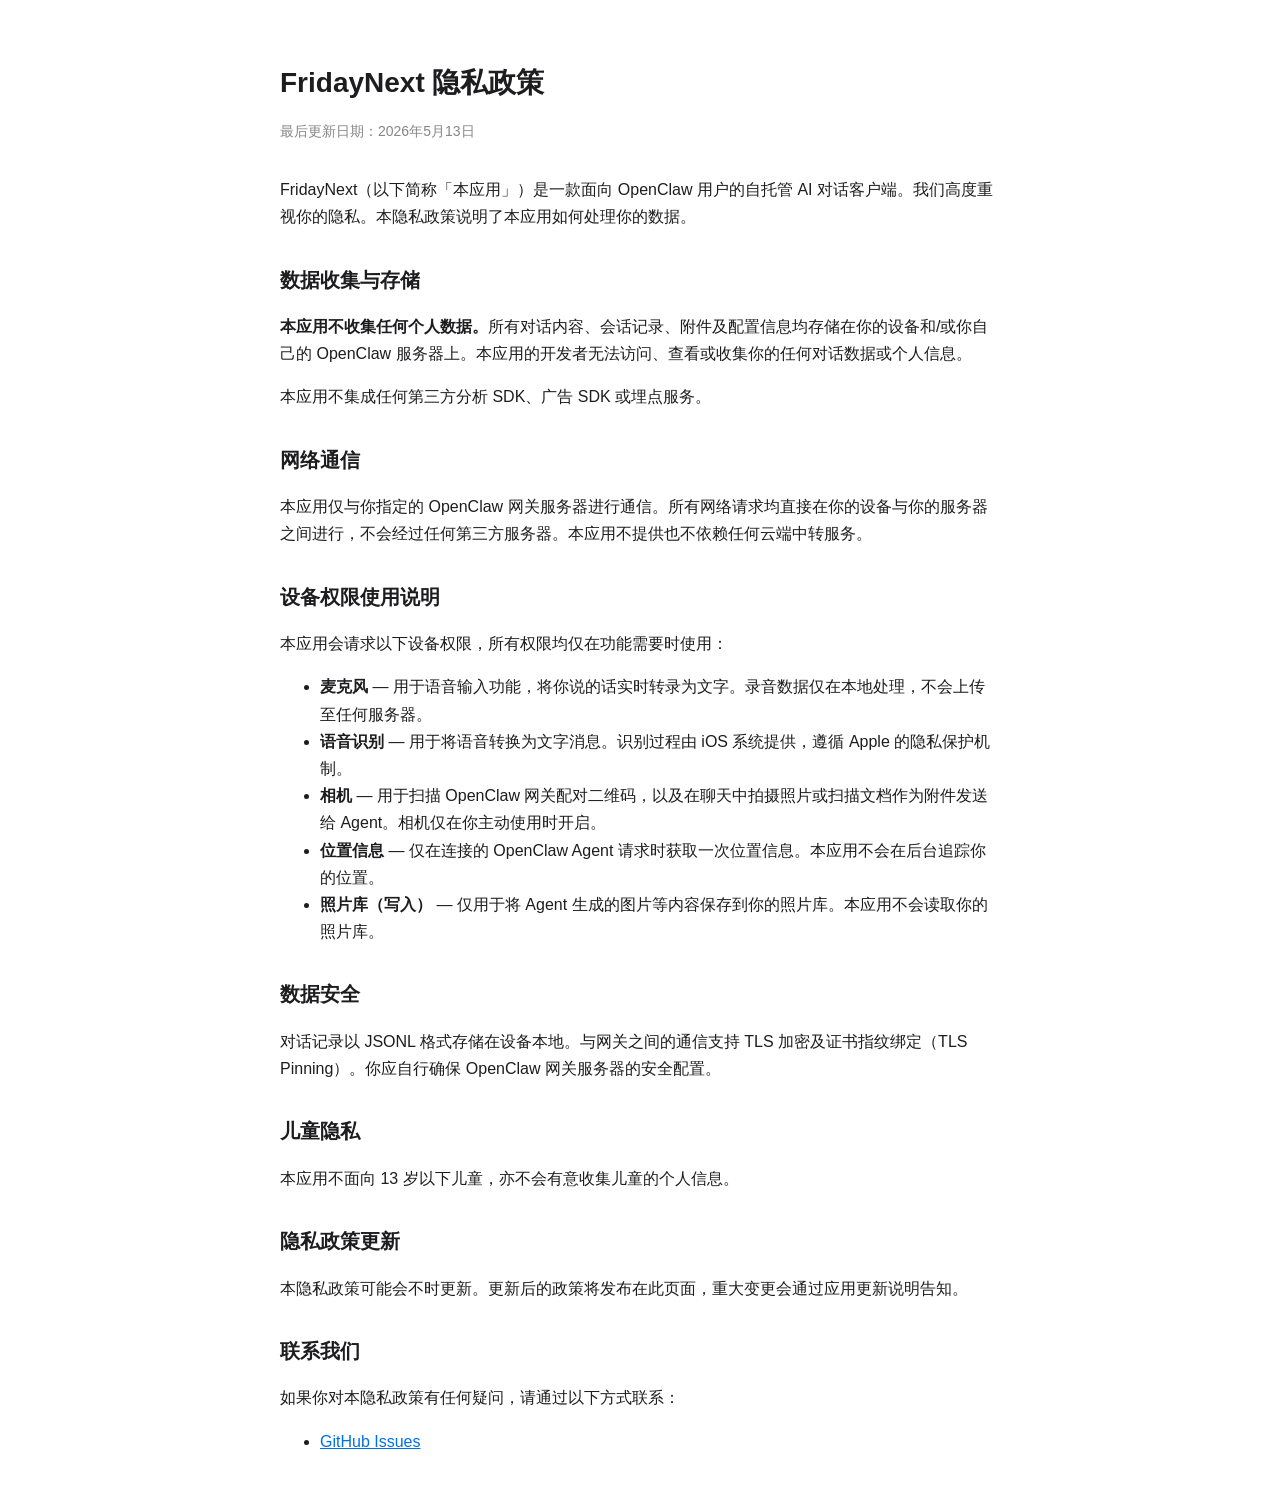
==== index.html @ 2bbfbb10 "Add privacy policy and support page" ====
<!DOCTYPE html>
<html lang="zh-Hans">
<head>
<meta charset="UTF-8">
<meta name="viewport" content="width=device-width, initial-scale=1.0">
<title>FridayNext 隐私政策</title>
<style>
  body { font-family: -apple-system, BlinkMacSystemFont, 'SF Pro Text', sans-serif; max-width: 720px; margin: 0 auto; padding: 40px 24px; line-height: 1.7; color: #1d1d1f; background: #fff; }
  h1 { font-size: 28px; margin-bottom: 8px; }
  h2 { font-size: 20px; margin-top: 32px; }
  .updated { color: #86868b; font-size: 14px; margin-bottom: 32px; }
  a { color: #0071e3; }
</style>
</head>
<body>

<h1>FridayNext 隐私政策</h1>
<p class="updated">最后更新日期：2026年5月13日</p>

<p>FridayNext（以下简称「本应用」）是一款面向 OpenClaw 用户的自托管 AI 对话客户端。我们高度重视你的隐私。本隐私政策说明了本应用如何处理你的数据。</p>

<h2>数据收集与存储</h2>
<p><strong>本应用不收集任何个人数据。</strong>所有对话内容、会话记录、附件及配置信息均存储在你的设备和/或你自己的 OpenClaw 服务器上。本应用的开发者无法访问、查看或收集你的任何对话数据或个人信息。</p>
<p>本应用不集成任何第三方分析 SDK、广告 SDK 或埋点服务。</p>

<h2>网络通信</h2>
<p>本应用仅与你指定的 OpenClaw 网关服务器进行通信。所有网络请求均直接在你的设备与你的服务器之间进行，不会经过任何第三方服务器。本应用不提供也不依赖任何云端中转服务。</p>

<h2>设备权限使用说明</h2>
<p>本应用会请求以下设备权限，所有权限均仅在功能需要时使用：</p>
<ul>
  <li><strong>麦克风</strong> — 用于语音输入功能，将你说的话实时转录为文字。录音数据仅在本地处理，不会上传至任何服务器。</li>
  <li><strong>语音识别</strong> — 用于将语音转换为文字消息。识别过程由 iOS 系统提供，遵循 Apple 的隐私保护机制。</li>
  <li><strong>相机</strong> — 用于扫描 OpenClaw 网关配对二维码，以及在聊天中拍摄照片或扫描文档作为附件发送给 Agent。相机仅在你主动使用时开启。</li>
  <li><strong>位置信息</strong> — 仅在连接的 OpenClaw Agent 请求时获取一次位置信息。本应用不会在后台追踪你的位置。</li>
  <li><strong>照片库（写入）</strong> — 仅用于将 Agent 生成的图片等内容保存到你的照片库。本应用不会读取你的照片库。</li>
</ul>

<h2>数据安全</h2>
<p>对话记录以 JSONL 格式存储在设备本地。与网关之间的通信支持 TLS 加密及证书指纹绑定（TLS Pinning）。你应自行确保 OpenClaw 网关服务器的安全配置。</p>

<h2>儿童隐私</h2>
<p>本应用不面向 13 岁以下儿童，亦不会有意收集儿童的个人信息。</p>

<h2>隐私政策更新</h2>
<p>本隐私政策可能会不时更新。更新后的政策将发布在此页面，重大变更会通过应用更新说明告知。</p>

<h2>联系我们</h2>
<p>如果你对本隐私政策有任何疑问，请通过以下方式联系：</p>
<ul>
  <li><a href="https://github.com/SyengUp/FridayNext-Privacy/issues">GitHub Issues</a></li>
</ul>

</body>
</html>
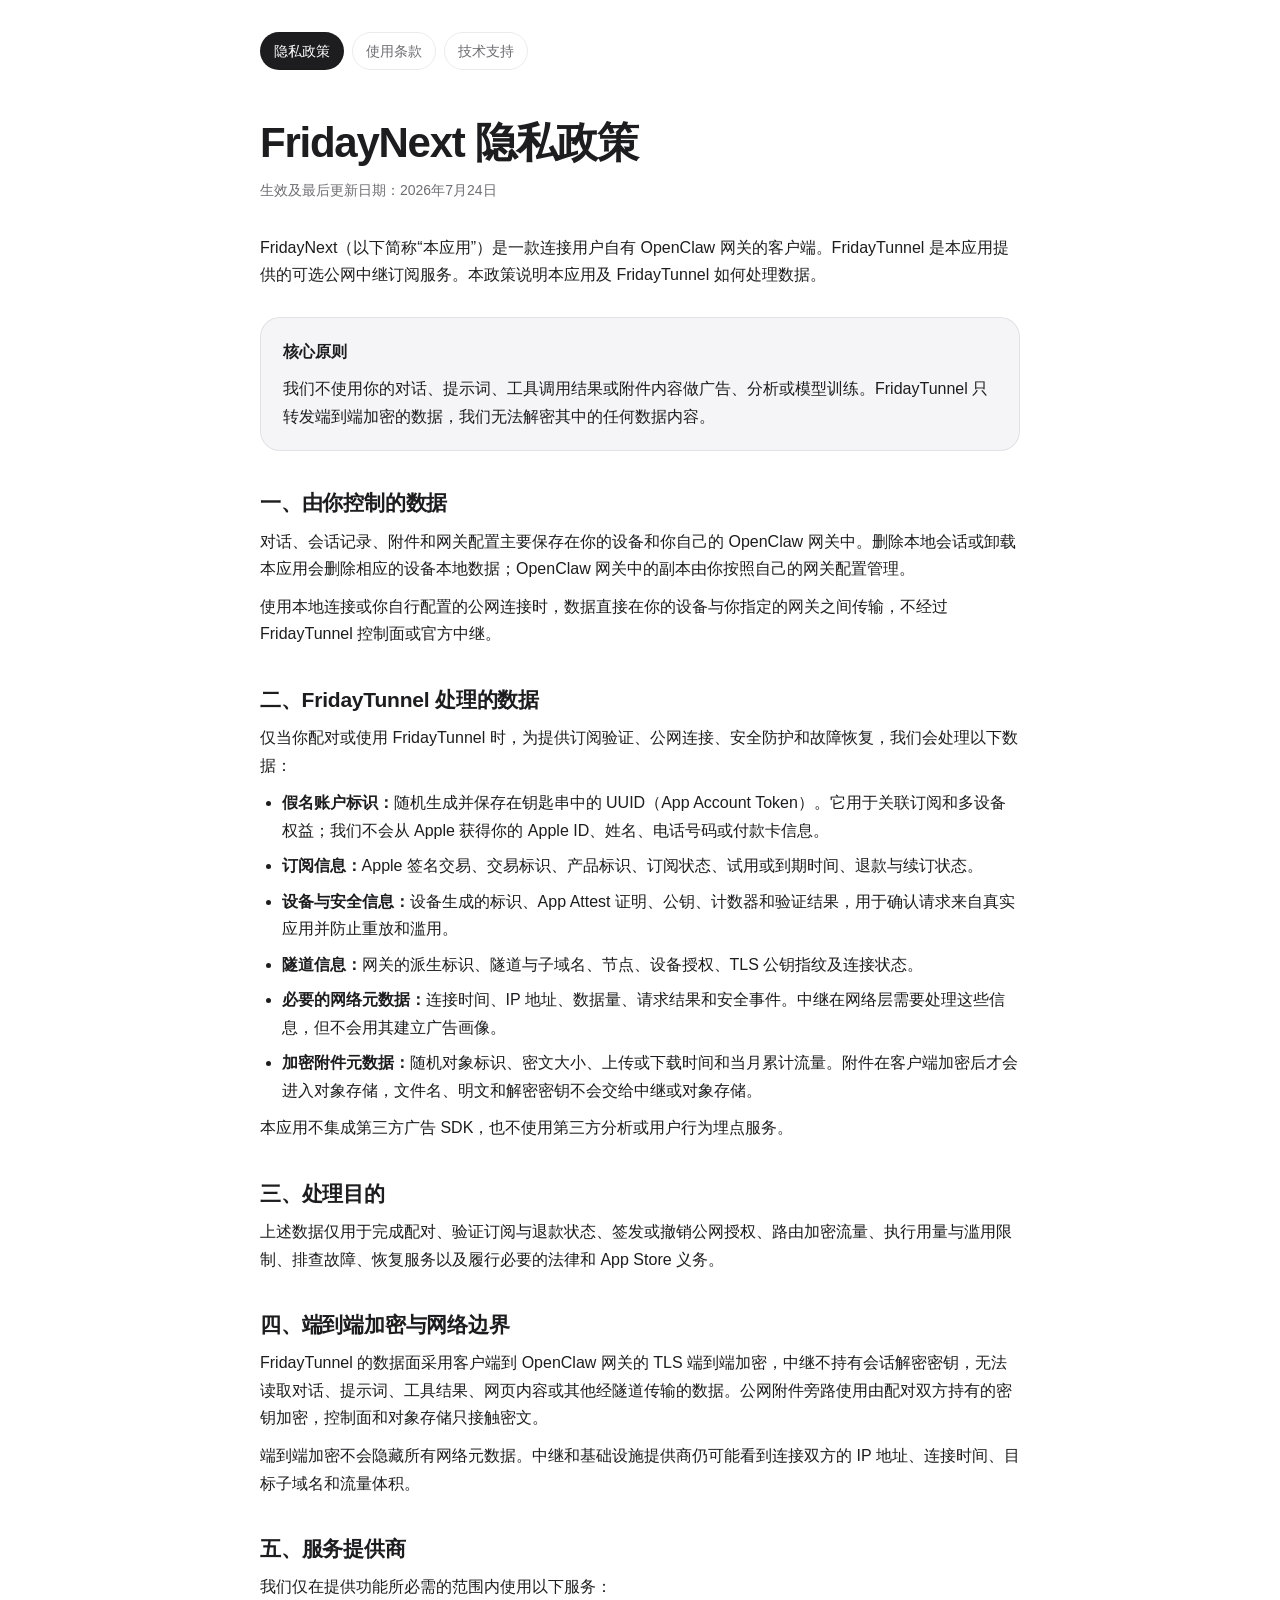
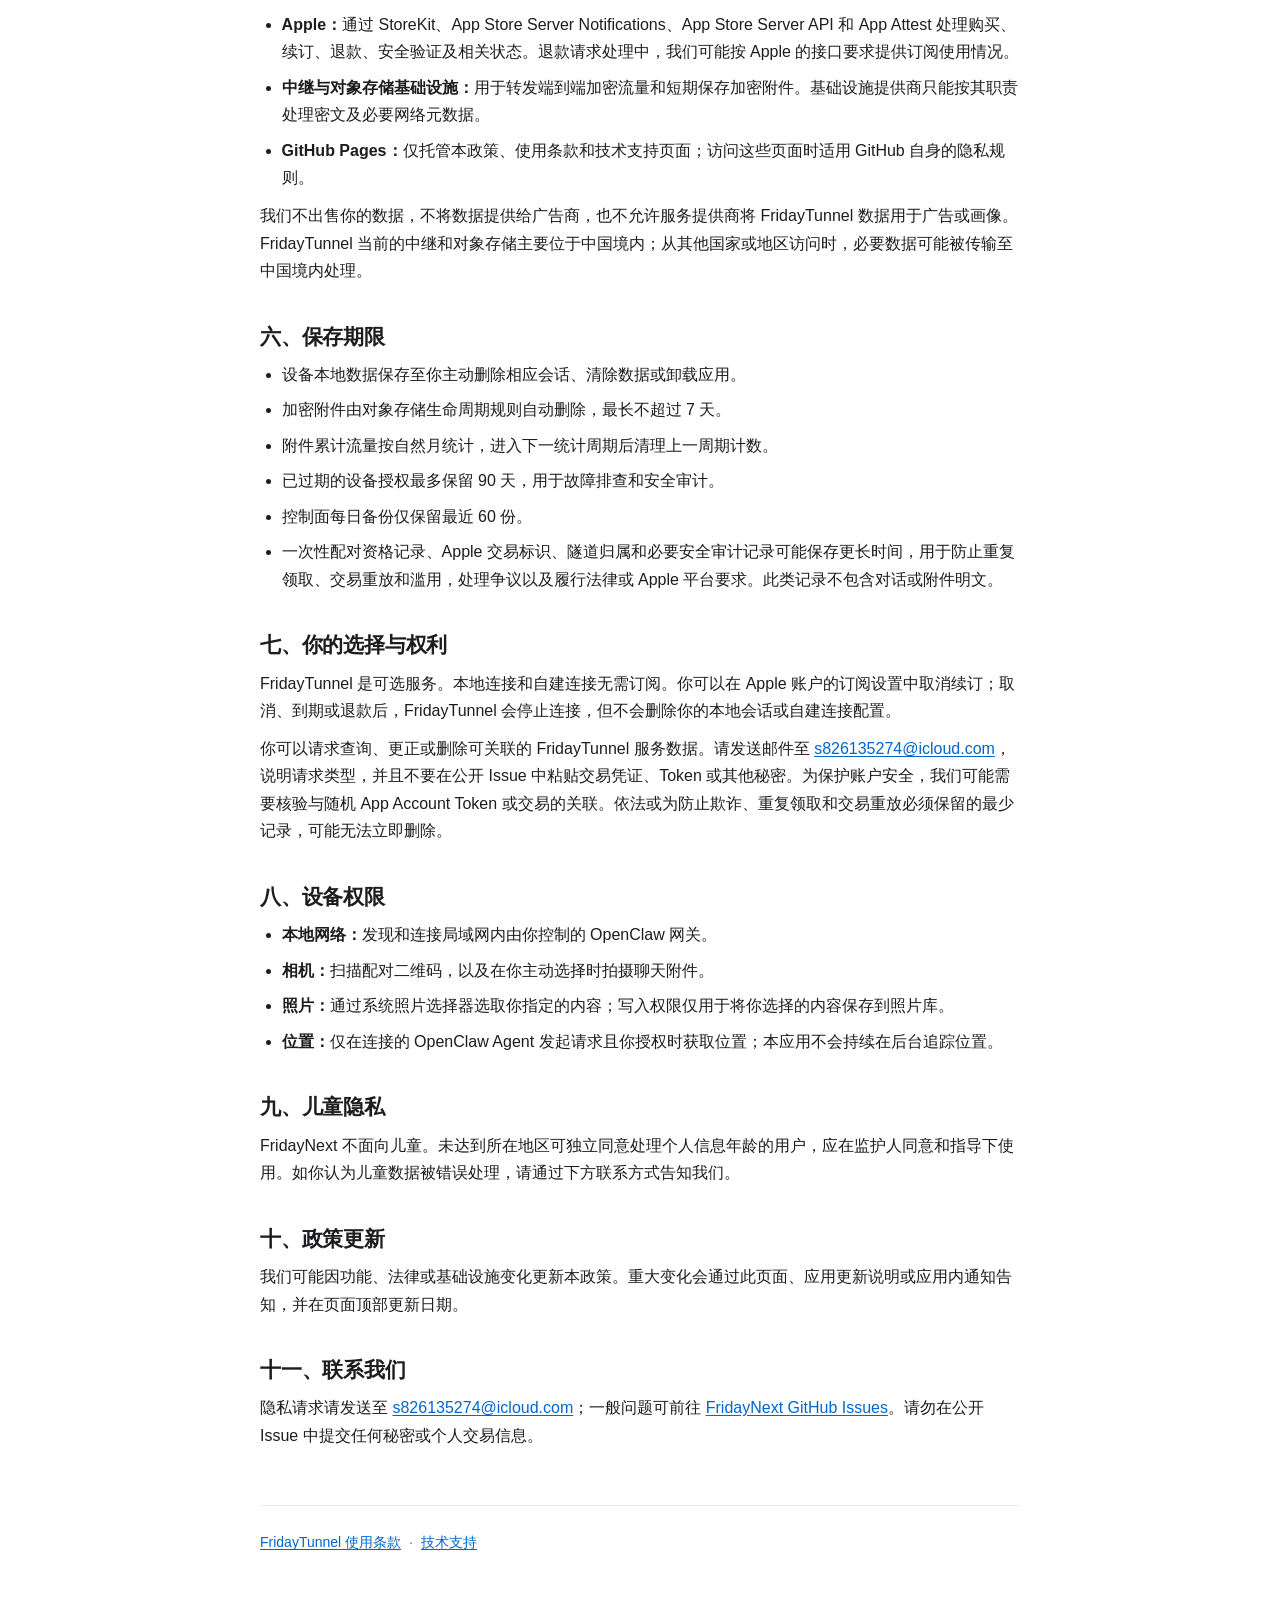
==== commit 1008baba: "Update FridayTunnel legal and support pages" ====
--- a/index.html
+++ b/index.html
@@ -1,55 +1,99 @@
 <!DOCTYPE html>
 <html lang="zh-Hans">
 <head>
-<meta charset="UTF-8">
-<meta name="viewport" content="width=device-width, initial-scale=1.0">
-<title>FridayNext 隐私政策</title>
-<style>
-  body { font-family: -apple-system, BlinkMacSystemFont, 'SF Pro Text', sans-serif; max-width: 720px; margin: 0 auto; padding: 40px 24px; line-height: 1.7; color: #1d1d1f; background: #fff; }
-  h1 { font-size: 28px; margin-bottom: 8px; }
-  h2 { font-size: 20px; margin-top: 32px; }
-  .updated { color: #86868b; font-size: 14px; margin-bottom: 32px; }
-  a { color: #0071e3; }
-</style>
+  <meta charset="UTF-8">
+  <meta name="viewport" content="width=device-width, initial-scale=1.0">
+  <meta name="color-scheme" content="light dark">
+  <meta name="description" content="FridayNext 与 FridayTunnel 隐私政策">
+  <title>FridayNext 隐私政策</title>
+  <link rel="stylesheet" href="./legal.css">
 </head>
 <body>
+  <main>
+    <nav aria-label="法律与支持页面">
+      <a class="current" href="./">隐私政策</a>
+      <a href="./terms.html">使用条款</a>
+      <a href="./support.html">技术支持</a>
+    </nav>
 
-<h1>FridayNext 隐私政策</h1>
-<p class="updated">最后更新日期：2026年5月13日</p>
+    <h1>FridayNext 隐私政策</h1>
+    <p class="updated">生效及最后更新日期：2026年7月24日</p>
 
-<p>FridayNext（以下简称「本应用」）是一款面向 OpenClaw 用户的自托管 AI 对话客户端。我们高度重视你的隐私。本隐私政策说明了本应用如何处理你的数据。</p>
+    <p>FridayNext（以下简称“本应用”）是一款连接用户自有 OpenClaw 网关的客户端。FridayTunnel 是本应用提供的可选公网中继订阅服务。本政策说明本应用及 FridayTunnel 如何处理数据。</p>
 
-<h2>数据收集与存储</h2>
-<p><strong>本应用不收集任何个人数据。</strong>所有对话内容、会话记录、附件及配置信息均存储在你的设备和/或你自己的 OpenClaw 服务器上。本应用的开发者无法访问、查看或收集你的任何对话数据或个人信息。</p>
-<p>本应用不集成任何第三方分析 SDK、广告 SDK 或埋点服务。</p>
+    <section class="summary" aria-label="隐私摘要">
+      <strong>核心原则</strong>
+      <p>我们不使用你的对话、提示词、工具调用结果或附件内容做广告、分析或模型训练。FridayTunnel 只转发端到端加密的数据，我们无法解密其中的任何数据内容。</p>
+    </section>
 
-<h2>网络通信</h2>
-<p>本应用仅与你指定的 OpenClaw 网关服务器进行通信。所有网络请求均直接在你的设备与你的服务器之间进行，不会经过任何第三方服务器。本应用不提供也不依赖任何云端中转服务。</p>
+    <h2>一、由你控制的数据</h2>
+    <p>对话、会话记录、附件和网关配置主要保存在你的设备和你自己的 OpenClaw 网关中。删除本地会话或卸载本应用会删除相应的设备本地数据；OpenClaw 网关中的副本由你按照自己的网关配置管理。</p>
+    <p>使用本地连接或你自行配置的公网连接时，数据直接在你的设备与你指定的网关之间传输，不经过 FridayTunnel 控制面或官方中继。</p>
 
-<h2>设备权限使用说明</h2>
-<p>本应用会请求以下设备权限，所有权限均仅在功能需要时使用：</p>
-<ul>
-  <li><strong>麦克风</strong> — 用于语音输入功能，将你说的话实时转录为文字。录音数据仅在本地处理，不会上传至任何服务器。</li>
-  <li><strong>语音识别</strong> — 用于将语音转换为文字消息。识别过程由 iOS 系统提供，遵循 Apple 的隐私保护机制。</li>
-  <li><strong>相机</strong> — 用于扫描 OpenClaw 网关配对二维码，以及在聊天中拍摄照片或扫描文档作为附件发送给 Agent。相机仅在你主动使用时开启。</li>
-  <li><strong>位置信息</strong> — 仅在连接的 OpenClaw Agent 请求时获取一次位置信息。本应用不会在后台追踪你的位置。</li>
-  <li><strong>照片库（写入）</strong> — 仅用于将 Agent 生成的图片等内容保存到你的照片库。本应用不会读取你的照片库。</li>
-</ul>
+    <h2>二、FridayTunnel 处理的数据</h2>
+    <p>仅当你配对或使用 FridayTunnel 时，为提供订阅验证、公网连接、安全防护和故障恢复，我们会处理以下数据：</p>
+    <ul>
+      <li><strong>假名账户标识：</strong>随机生成并保存在钥匙串中的 UUID（App Account Token）。它用于关联订阅和多设备权益；我们不会从 Apple 获得你的 Apple ID、姓名、电话号码或付款卡信息。</li>
+      <li><strong>订阅信息：</strong>Apple 签名交易、交易标识、产品标识、订阅状态、试用或到期时间、退款与续订状态。</li>
+      <li><strong>设备与安全信息：</strong>设备生成的标识、App Attest 证明、公钥、计数器和验证结果，用于确认请求来自真实应用并防止重放和滥用。</li>
+      <li><strong>隧道信息：</strong>网关的派生标识、隧道与子域名、节点、设备授权、TLS 公钥指纹及连接状态。</li>
+      <li><strong>必要的网络元数据：</strong>连接时间、IP 地址、数据量、请求结果和安全事件。中继在网络层需要处理这些信息，但不会用其建立广告画像。</li>
+      <li><strong>加密附件元数据：</strong>随机对象标识、密文大小、上传或下载时间和当月累计流量。附件在客户端加密后才会进入对象存储，文件名、明文和解密密钥不会交给中继或对象存储。</li>
+    </ul>
+    <p>本应用不集成第三方广告 SDK，也不使用第三方分析或用户行为埋点服务。</p>
 
-<h2>数据安全</h2>
-<p>对话记录以 JSONL 格式存储在设备本地。与网关之间的通信支持 TLS 加密及证书指纹绑定（TLS Pinning）。你应自行确保 OpenClaw 网关服务器的安全配置。</p>
+    <h2>三、处理目的</h2>
+    <p>上述数据仅用于完成配对、验证订阅与退款状态、签发或撤销公网授权、路由加密流量、执行用量与滥用限制、排查故障、恢复服务以及履行必要的法律和 App Store 义务。</p>
 
-<h2>儿童隐私</h2>
-<p>本应用不面向 13 岁以下儿童，亦不会有意收集儿童的个人信息。</p>
+    <h2>四、端到端加密与网络边界</h2>
+    <p>FridayTunnel 的数据面采用客户端到 OpenClaw 网关的 TLS 端到端加密，中继不持有会话解密密钥，无法读取对话、提示词、工具结果、网页内容或其他经隧道传输的数据。公网附件旁路使用由配对双方持有的密钥加密，控制面和对象存储只接触密文。</p>
+    <p>端到端加密不会隐藏所有网络元数据。中继和基础设施提供商仍可能看到连接双方的 IP 地址、连接时间、目标子域名和流量体积。</p>
 
-<h2>隐私政策更新</h2>
-<p>本隐私政策可能会不时更新。更新后的政策将发布在此页面，重大变更会通过应用更新说明告知。</p>
+    <h2>五、服务提供商</h2>
+    <p>我们仅在提供功能所必需的范围内使用以下服务：</p>
+    <ul>
+      <li><strong>Apple：</strong>通过 StoreKit、App Store Server Notifications、App Store Server API 和 App Attest 处理购买、续订、退款、安全验证及相关状态。退款请求处理中，我们可能按 Apple 的接口要求提供订阅使用情况。</li>
+      <li><strong>中继与对象存储基础设施：</strong>用于转发端到端加密流量和短期保存加密附件。基础设施提供商只能按其职责处理密文及必要网络元数据。</li>
+      <li><strong>GitHub Pages：</strong>仅托管本政策、使用条款和技术支持页面；访问这些页面时适用 GitHub 自身的隐私规则。</li>
+    </ul>
+    <p>我们不出售你的数据，不将数据提供给广告商，也不允许服务提供商将 FridayTunnel 数据用于广告或画像。FridayTunnel 当前的中继和对象存储主要位于中国境内；从其他国家或地区访问时，必要数据可能被传输至中国境内处理。</p>
 
-<h2>联系我们</h2>
-<p>如果你对本隐私政策有任何疑问，请通过以下方式联系：</p>
-<ul>
-  <li><a href="https://github.com/SyengUp/FridayNext-Privacy/issues">GitHub Issues</a></li>
-</ul>
+    <h2>六、保存期限</h2>
+    <ul>
+      <li>设备本地数据保存至你主动删除相应会话、清除数据或卸载应用。</li>
+      <li>加密附件由对象存储生命周期规则自动删除，最长不超过 7 天。</li>
+      <li>附件累计流量按自然月统计，进入下一统计周期后清理上一周期计数。</li>
+      <li>已过期的设备授权最多保留 90 天，用于故障排查和安全审计。</li>
+      <li>控制面每日备份仅保留最近 60 份。</li>
+      <li>一次性配对资格记录、Apple 交易标识、隧道归属和必要安全审计记录可能保存更长时间，用于防止重复领取、交易重放和滥用，处理争议以及履行法律或 Apple 平台要求。此类记录不包含对话或附件明文。</li>
+    </ul>
 
+    <h2>七、你的选择与权利</h2>
+    <p>FridayTunnel 是可选服务。本地连接和自建连接无需订阅。你可以在 Apple 账户的订阅设置中取消续订；取消、到期或退款后，FridayTunnel 会停止连接，但不会删除你的本地会话或自建连接配置。</p>
+    <p>你可以请求查询、更正或删除可关联的 FridayTunnel 服务数据。请发送邮件至 <a href="mailto:s826135274@icloud.com">s826135274@icloud.com</a>，说明请求类型，并且不要在公开 Issue 中粘贴交易凭证、Token 或其他秘密。为保护账户安全，我们可能需要核验与随机 App Account Token 或交易的关联。依法或为防止欺诈、重复领取和交易重放必须保留的最少记录，可能无法立即删除。</p>
+
+    <h2>八、设备权限</h2>
+    <ul>
+      <li><strong>本地网络：</strong>发现和连接局域网内由你控制的 OpenClaw 网关。</li>
+      <li><strong>相机：</strong>扫描配对二维码，以及在你主动选择时拍摄聊天附件。</li>
+      <li><strong>照片：</strong>通过系统照片选择器选取你指定的内容；写入权限仅用于将你选择的内容保存到照片库。</li>
+      <li><strong>位置：</strong>仅在连接的 OpenClaw Agent 发起请求且你授权时获取位置；本应用不会持续在后台追踪位置。</li>
+    </ul>
+
+    <h2>九、儿童隐私</h2>
+    <p>FridayNext 不面向儿童。未达到所在地区可独立同意处理个人信息年龄的用户，应在监护人同意和指导下使用。如你认为儿童数据被错误处理，请通过下方联系方式告知我们。</p>
+
+    <h2>十、政策更新</h2>
+    <p>我们可能因功能、法律或基础设施变化更新本政策。重大变化会通过此页面、应用更新说明或应用内通知告知，并在页面顶部更新日期。</p>
+
+    <h2>十一、联系我们</h2>
+    <p>隐私请求请发送至 <a href="mailto:s826135274@icloud.com">s826135274@icloud.com</a>；一般问题可前往 <a href="https://github.com/SyengUp/FridayNext/issues">FridayNext GitHub Issues</a>。请勿在公开 Issue 中提交任何秘密或个人交易信息。</p>
+
+    <footer>
+      <a href="./terms.html">FridayTunnel 使用条款</a>
+      <span>·</span>
+      <a href="./support.html">技术支持</a>
+    </footer>
+  </main>
 </body>
 </html>
--- a/legal.css
+++ b/legal.css
@@ -0,0 +1,171 @@
+:root {
+  color-scheme: light dark;
+  --background: #ffffff;
+  --surface: #f5f5f7;
+  --text: #1d1d1f;
+  --secondary: #6e6e73;
+  --border: rgba(0, 0, 0, 0.08);
+  --link: #0066cc;
+  --code: #e8e8ed;
+}
+
+* {
+  box-sizing: border-box;
+}
+
+html {
+  background: var(--background);
+}
+
+body {
+  margin: 0;
+  background: var(--background);
+  color: var(--text);
+  font-family: -apple-system, BlinkMacSystemFont, "SF Pro Text", "PingFang SC",
+    "Helvetica Neue", sans-serif;
+  font-size: 16px;
+  line-height: 1.72;
+  text-rendering: optimizeLegibility;
+}
+
+main {
+  width: min(100% - 40px, 760px);
+  margin: 0 auto;
+  padding: 32px 0 56px;
+}
+
+nav {
+  display: flex;
+  flex-wrap: wrap;
+  gap: 8px;
+  margin-bottom: 48px;
+}
+
+nav a {
+  border: 1px solid var(--border);
+  border-radius: 999px;
+  padding: 6px 13px;
+  color: var(--secondary);
+  font-size: 14px;
+  text-decoration: none;
+}
+
+nav a.current {
+  background: var(--text);
+  color: var(--background);
+}
+
+h1 {
+  margin: 0 0 6px;
+  font-size: clamp(30px, 6vw, 42px);
+  line-height: 1.18;
+  letter-spacing: -0.03em;
+}
+
+h2 {
+  margin: 38px 0 10px;
+  font-size: 21px;
+  line-height: 1.35;
+  letter-spacing: -0.01em;
+}
+
+h3 {
+  margin: 24px 0 6px;
+  font-size: 17px;
+  line-height: 1.45;
+}
+
+p {
+  margin: 10px 0;
+}
+
+ul {
+  margin: 10px 0;
+  padding-left: 1.35em;
+}
+
+li + li {
+  margin-top: 8px;
+}
+
+a {
+  color: var(--link);
+  text-underline-offset: 0.15em;
+}
+
+.updated,
+.note {
+  color: var(--secondary);
+  font-size: 14px;
+}
+
+.updated {
+  margin-bottom: 32px;
+}
+
+.summary,
+.card {
+  margin: 28px 0;
+  border: 1px solid var(--border);
+  border-radius: 20px;
+  background: var(--surface);
+  padding: 20px 22px;
+}
+
+.summary p,
+.card p:last-child {
+  margin-bottom: 0;
+}
+
+.card h2 {
+  margin-top: 0;
+}
+
+code {
+  border-radius: 6px;
+  background: var(--code);
+  padding: 2px 6px;
+  font-family: ui-monospace, "SFMono-Regular", Menlo, monospace;
+  font-size: 0.9em;
+  overflow-wrap: anywhere;
+}
+
+footer {
+  display: flex;
+  flex-wrap: wrap;
+  gap: 8px;
+  margin-top: 56px;
+  border-top: 1px solid var(--border);
+  padding-top: 24px;
+  color: var(--secondary);
+  font-size: 14px;
+}
+
+@media (prefers-color-scheme: dark) {
+  :root {
+    --background: #111113;
+    --surface: #1c1c1e;
+    --text: #f5f5f7;
+    --secondary: #a1a1a6;
+    --border: rgba(255, 255, 255, 0.12);
+    --link: #64a8ff;
+    --code: #2c2c2e;
+  }
+}
+
+@media (max-width: 480px) {
+  main {
+    width: min(100% - 32px, 760px);
+    padding-top: 24px;
+  }
+
+  nav {
+    margin-bottom: 36px;
+  }
+
+  .summary,
+  .card {
+    border-radius: 16px;
+    padding: 18px;
+  }
+}
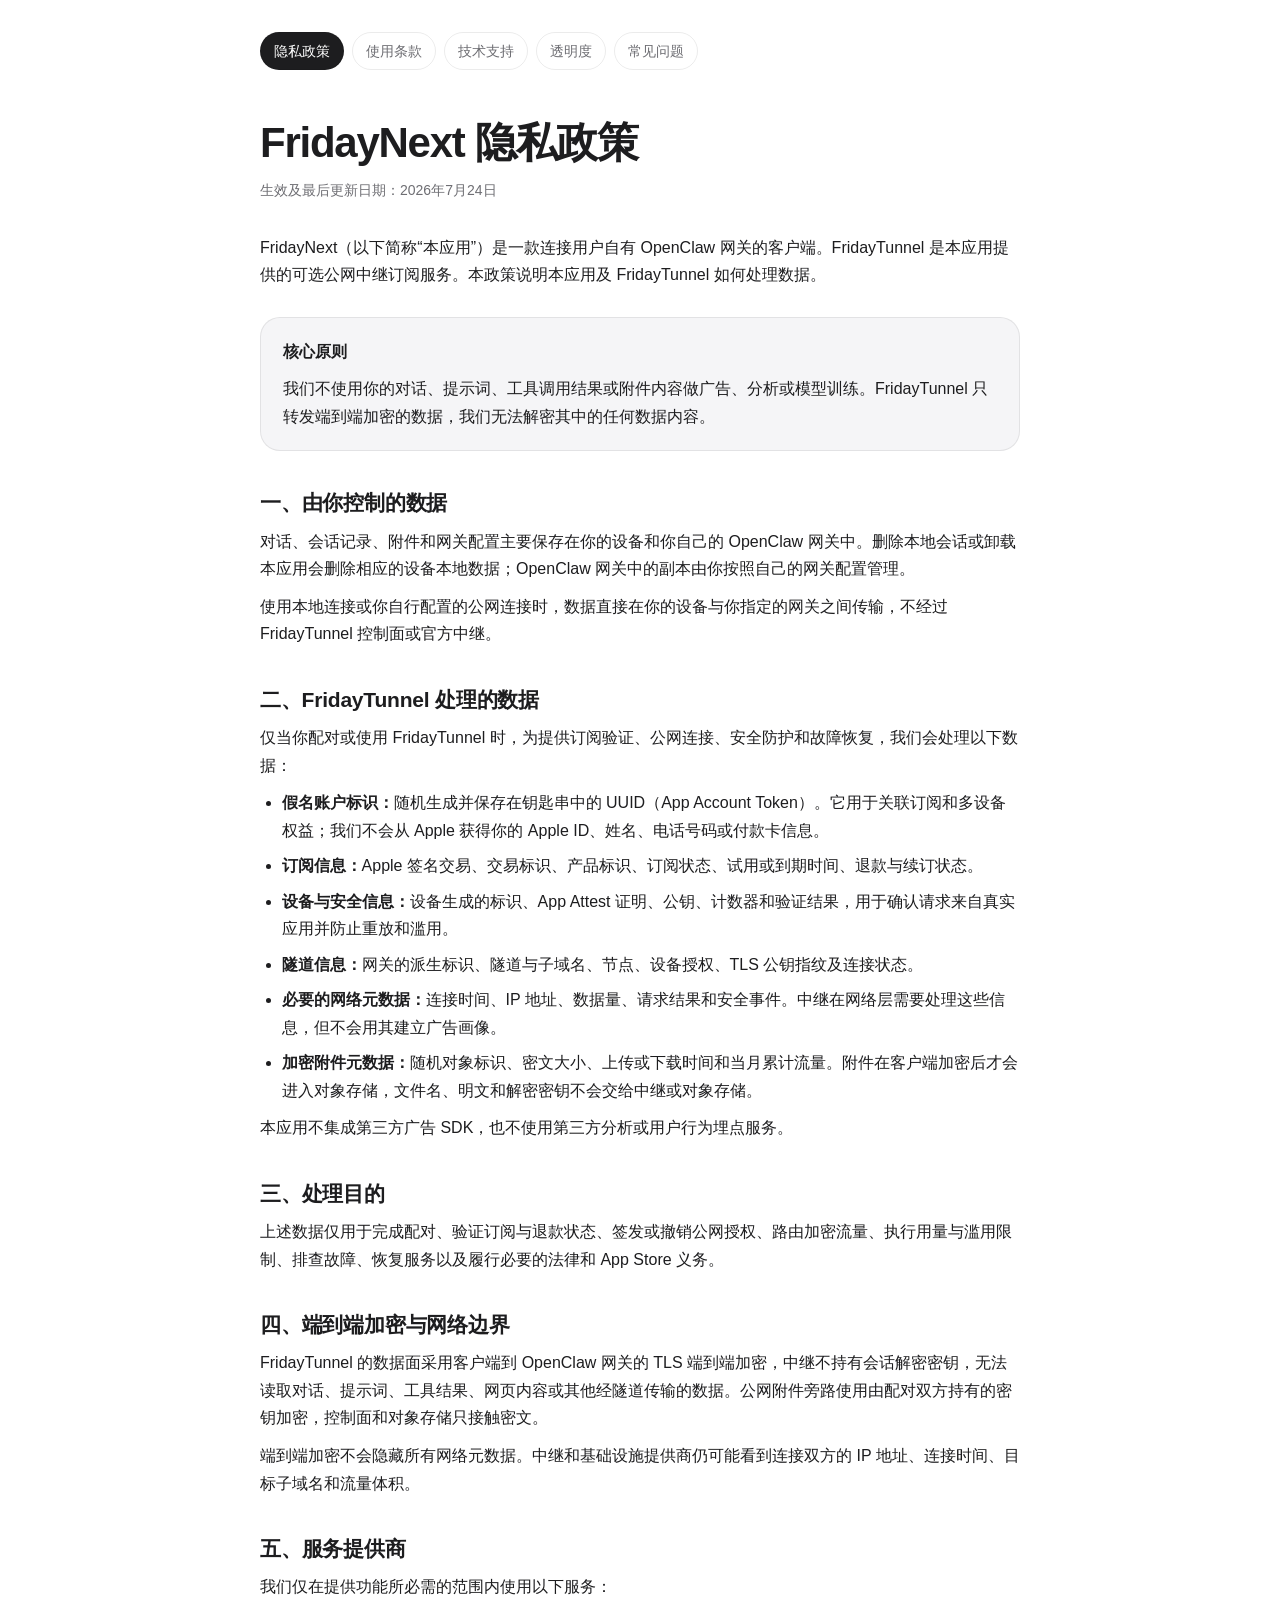
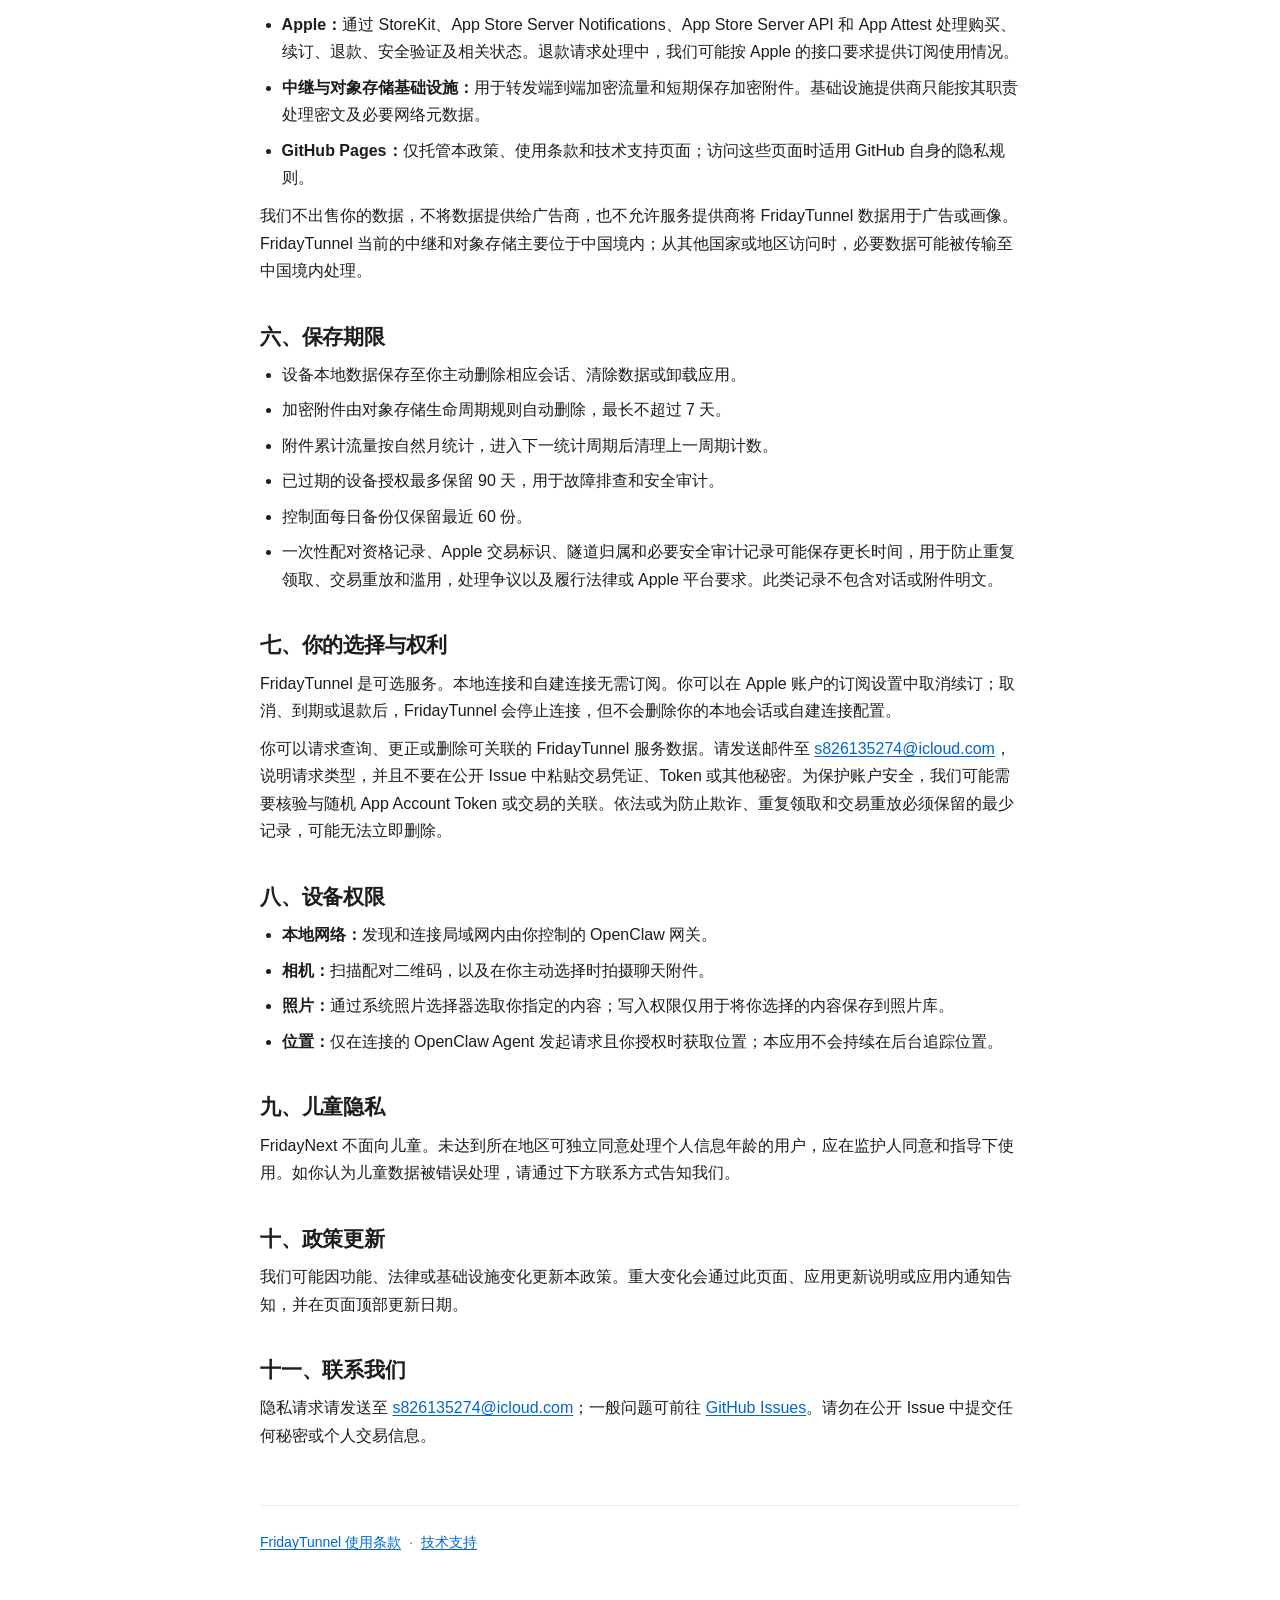
==== commit 5d15f2b3: "docs: 补透明度页 + FAQ + security.txt（P6 背书三件套） D29 定的现阶段背书三件套里，隐私政策/条款/支持三页已有，这次补齐其余：  - transparency.ht" ====
--- a/index.html
+++ b/index.html
@@ -14,6 +14,8 @@
       <a class="current" href="./">隐私政策</a>
       <a href="./terms.html">使用条款</a>
       <a href="./support.html">技术支持</a>
+      <a href="./transparency.html">透明度</a>
+      <a href="./faq.html">常见问题</a>
     </nav>
 
     <h1>FridayNext 隐私政策</h1>
@@ -87,7 +89,7 @@
     <p>我们可能因功能、法律或基础设施变化更新本政策。重大变化会通过此页面、应用更新说明或应用内通知告知，并在页面顶部更新日期。</p>
 
     <h2>十一、联系我们</h2>
-    <p>隐私请求请发送至 <a href="mailto:s826135274@icloud.com">s826135274@icloud.com</a>；一般问题可前往 <a href="https://github.com/SyengUp/FridayNext/issues">FridayNext GitHub Issues</a>。请勿在公开 Issue 中提交任何秘密或个人交易信息。</p>
+    <p>隐私请求请发送至 <a href="mailto:s826135274@icloud.com">s826135274@icloud.com</a>；一般问题可前往 <a href="https://github.com/SyengUp/openclaw-fridaynext-channel/issues">GitHub Issues</a>。请勿在公开 Issue 中提交任何秘密或个人交易信息。</p>
 
     <footer>
       <a href="./terms.html">FridayTunnel 使用条款</a>
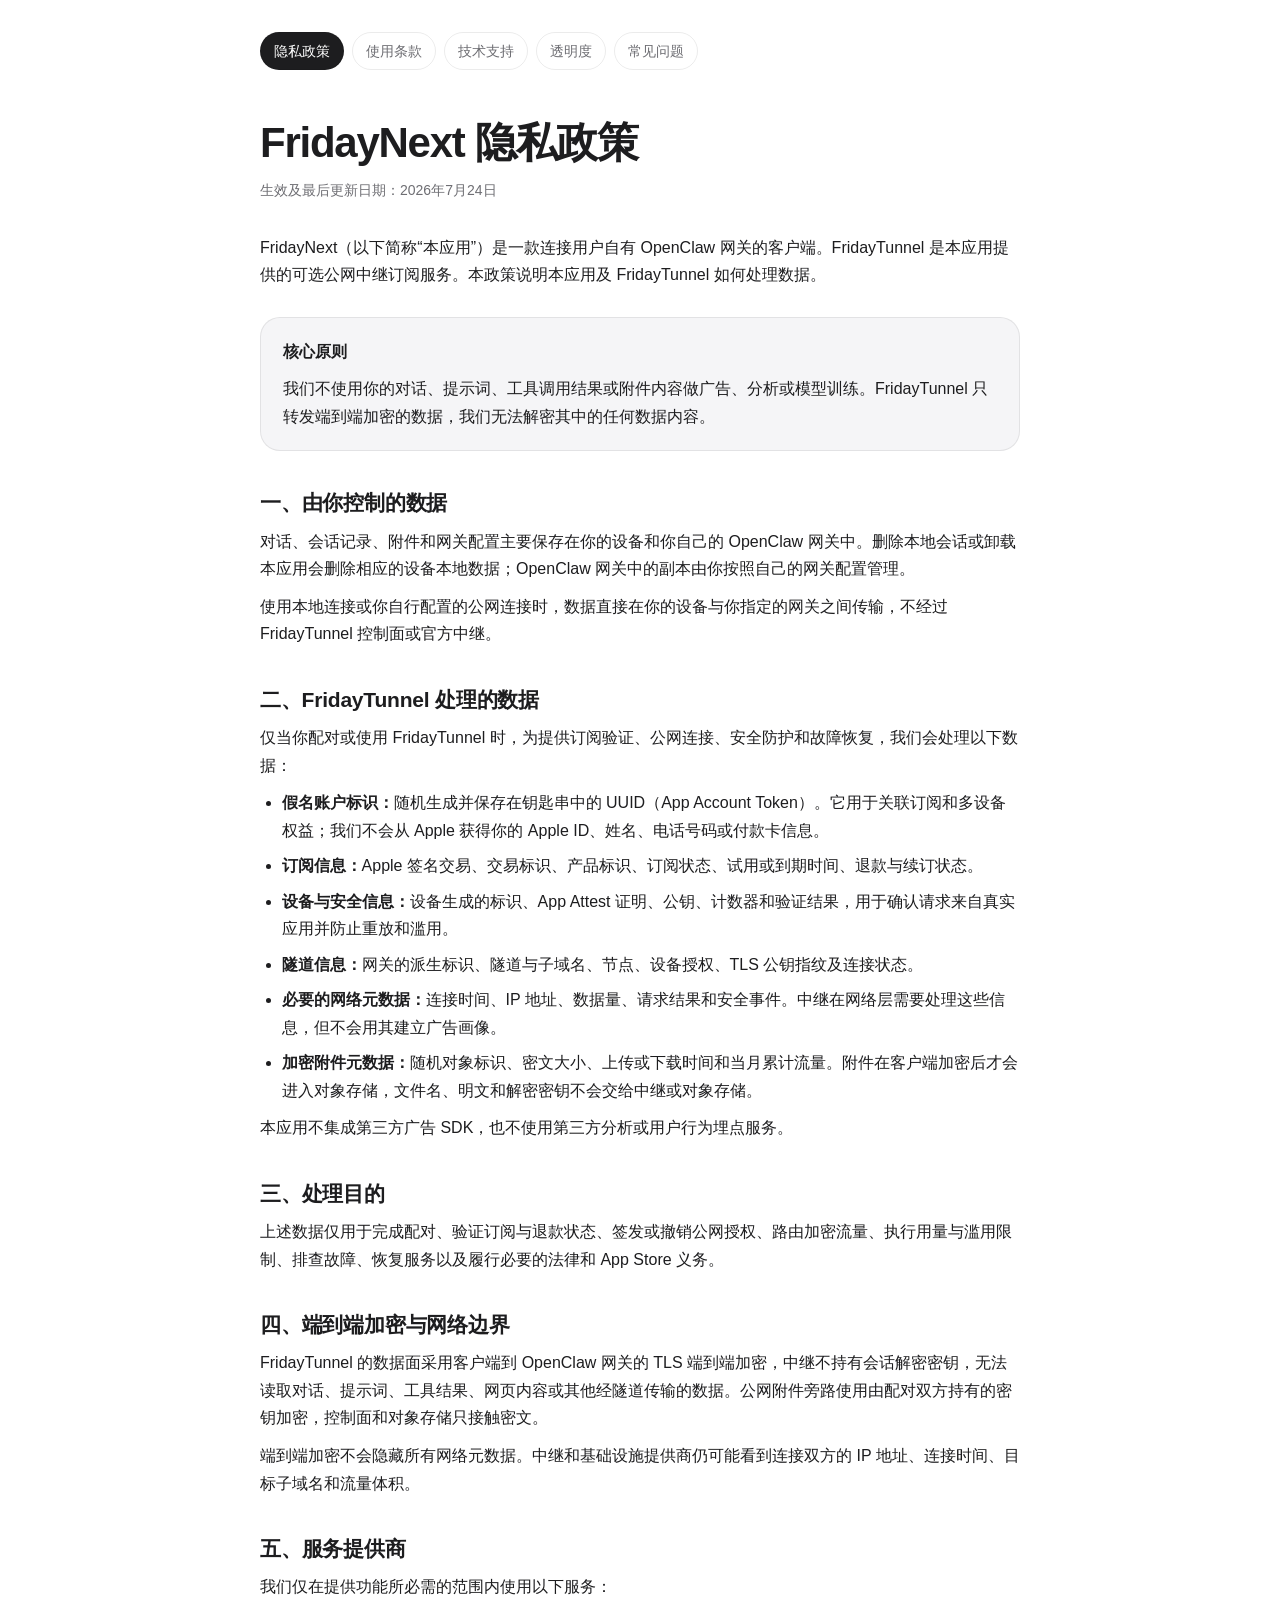
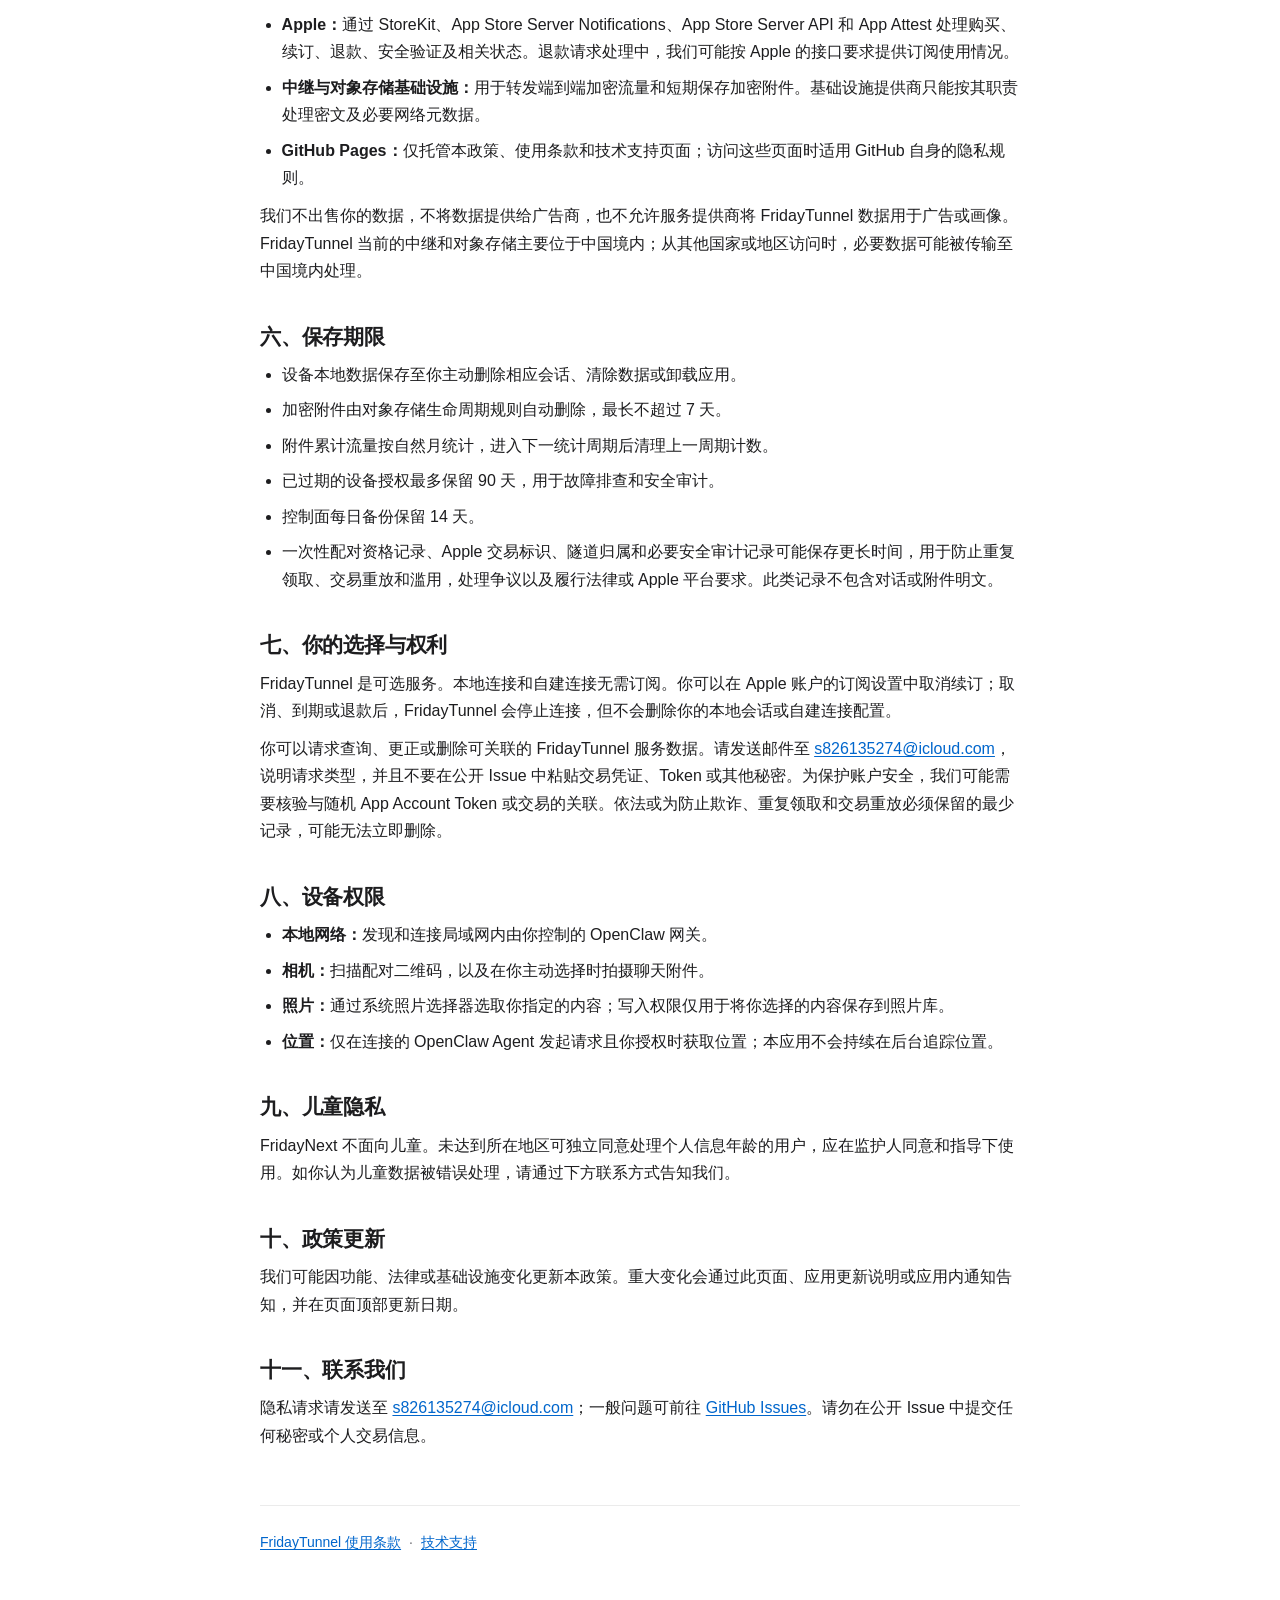
==== commit b20f38b0: "fix: 备份保留期订正为 14 天（原写 60 份，与实现不符） 隐私政策原文「控制面每日备份仅保留最近 60 份」，但 /opt/gw-alloc/backup.sh 实际是 `find back" ====
--- a/index.html
+++ b/index.html
@@ -66,7 +66,7 @@
       <li>加密附件由对象存储生命周期规则自动删除，最长不超过 7 天。</li>
       <li>附件累计流量按自然月统计，进入下一统计周期后清理上一周期计数。</li>
       <li>已过期的设备授权最多保留 90 天，用于故障排查和安全审计。</li>
-      <li>控制面每日备份仅保留最近 60 份。</li>
+      <li>控制面每日备份保留 14 天。</li>
       <li>一次性配对资格记录、Apple 交易标识、隧道归属和必要安全审计记录可能保存更长时间，用于防止重复领取、交易重放和滥用，处理争议以及履行法律或 Apple 平台要求。此类记录不包含对话或附件明文。</li>
     </ul>
 
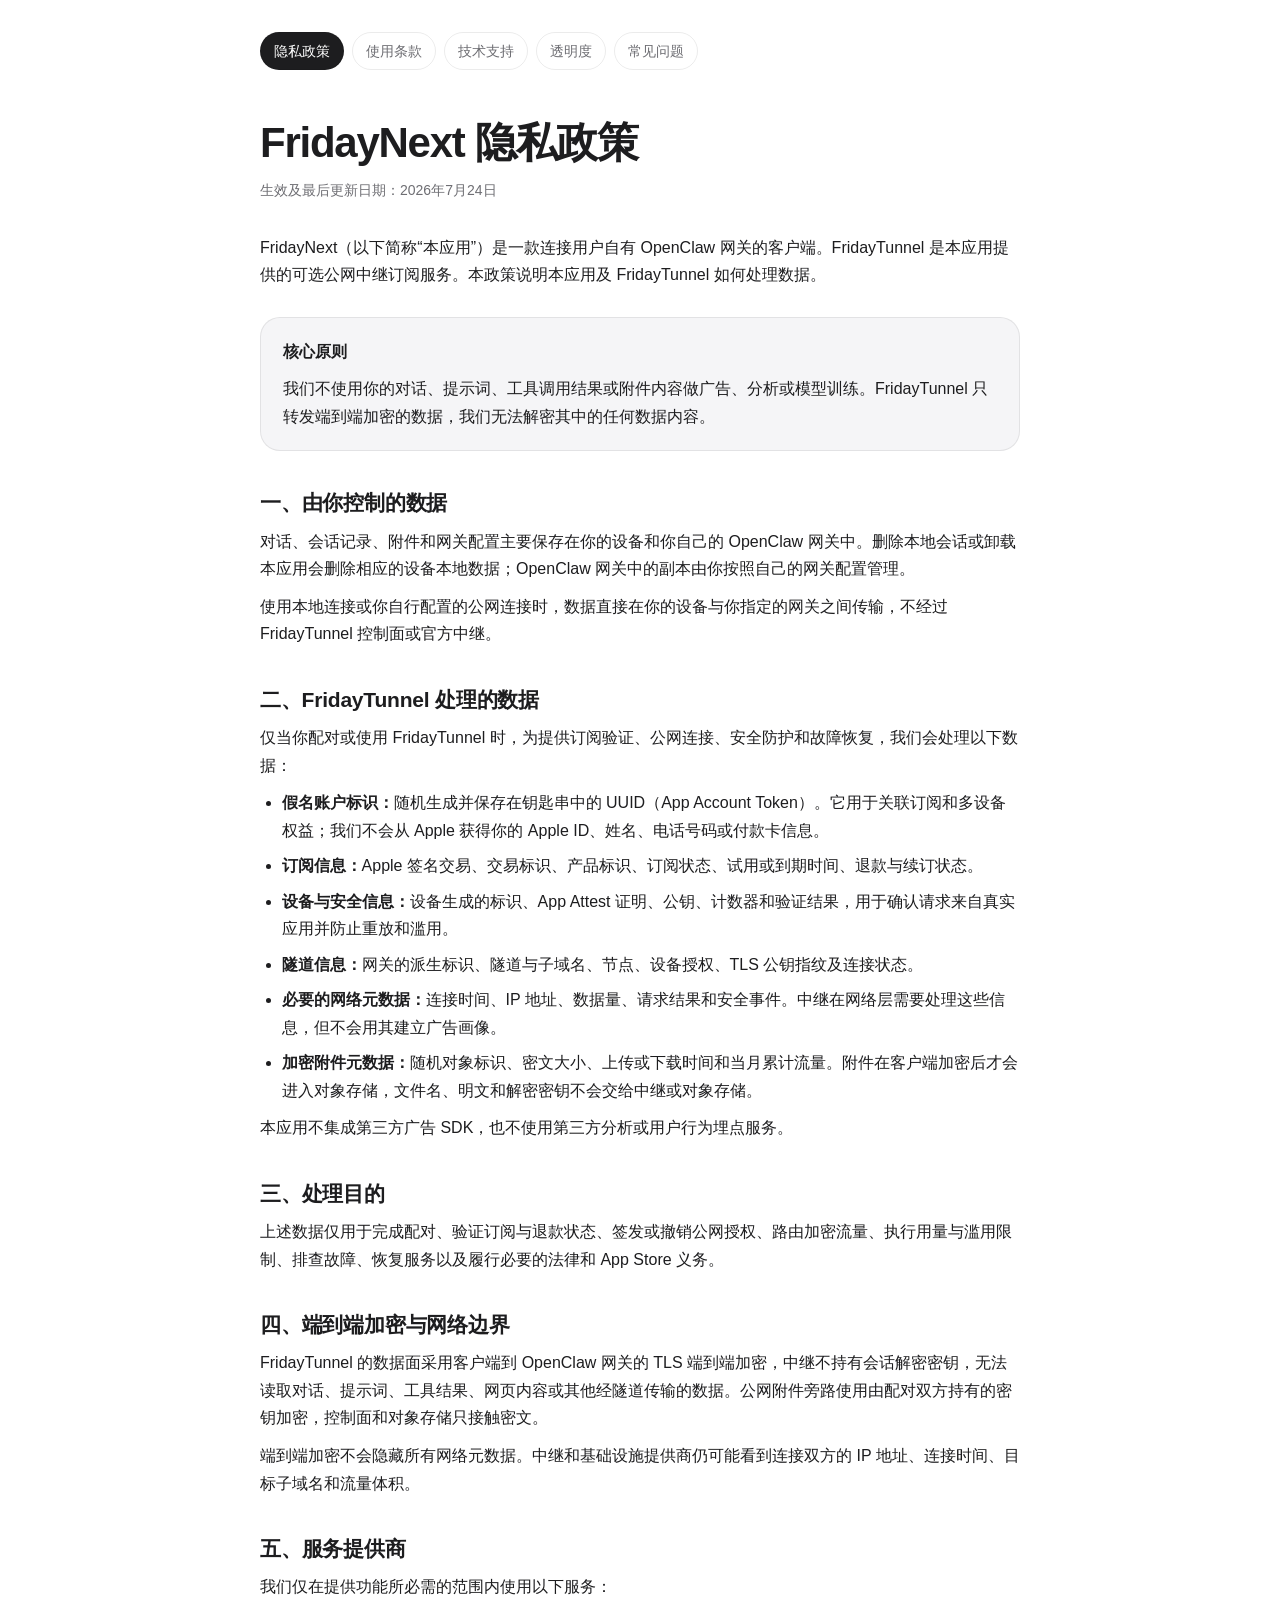
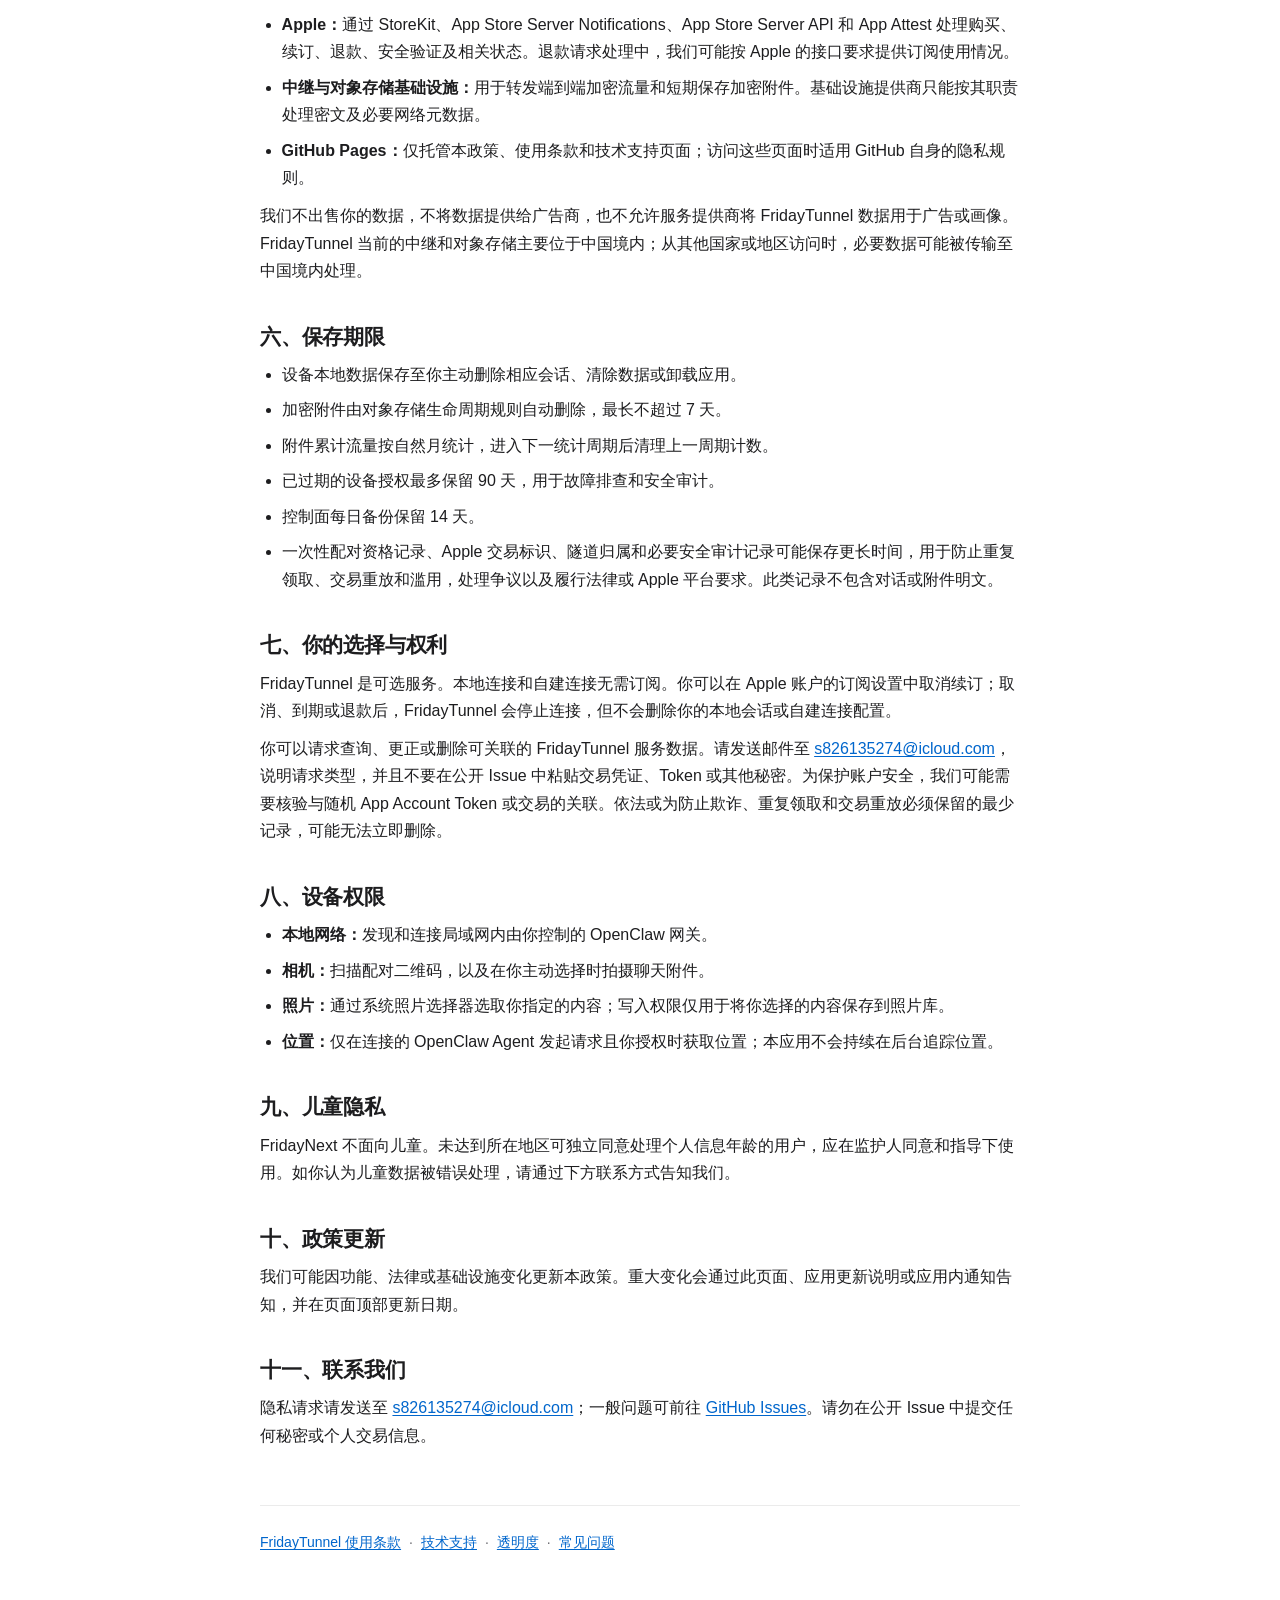
==== commit 3c4ddda6: "docs: 四页改写成面向用户的说明，定价订正为 ¥68/年 原透明度页和 FAQ 读起来像开发记录——满篇 TOFU、SNI、FNEA 信封、 D29 背书路线这类内部词汇，用户根本不关心也看不懂。" ====
--- a/index.html
+++ b/index.html
@@ -95,6 +95,10 @@
       <a href="./terms.html">FridayTunnel 使用条款</a>
       <span>·</span>
       <a href="./support.html">技术支持</a>
+      <span>·</span>
+      <a href="./transparency.html">透明度</a>
+      <span>·</span>
+      <a href="./faq.html">常见问题</a>
     </footer>
   </main>
 </body>
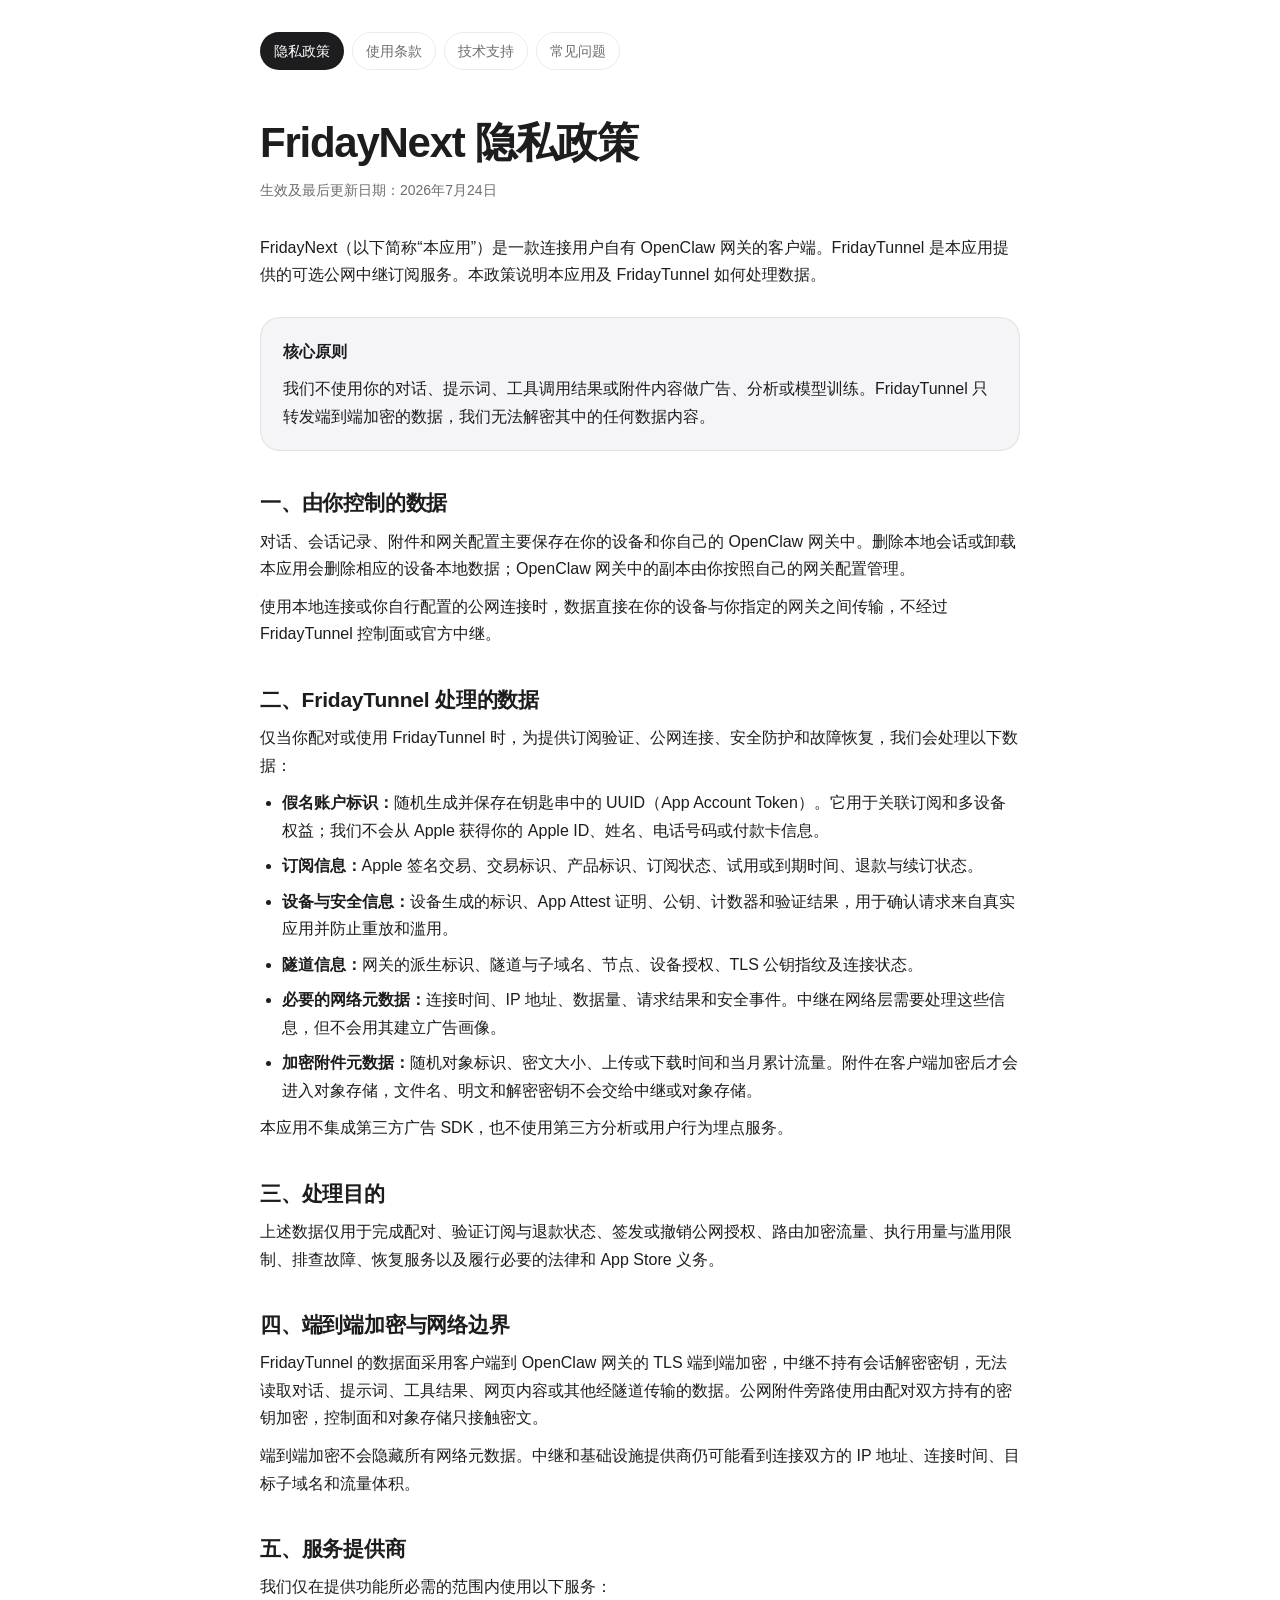
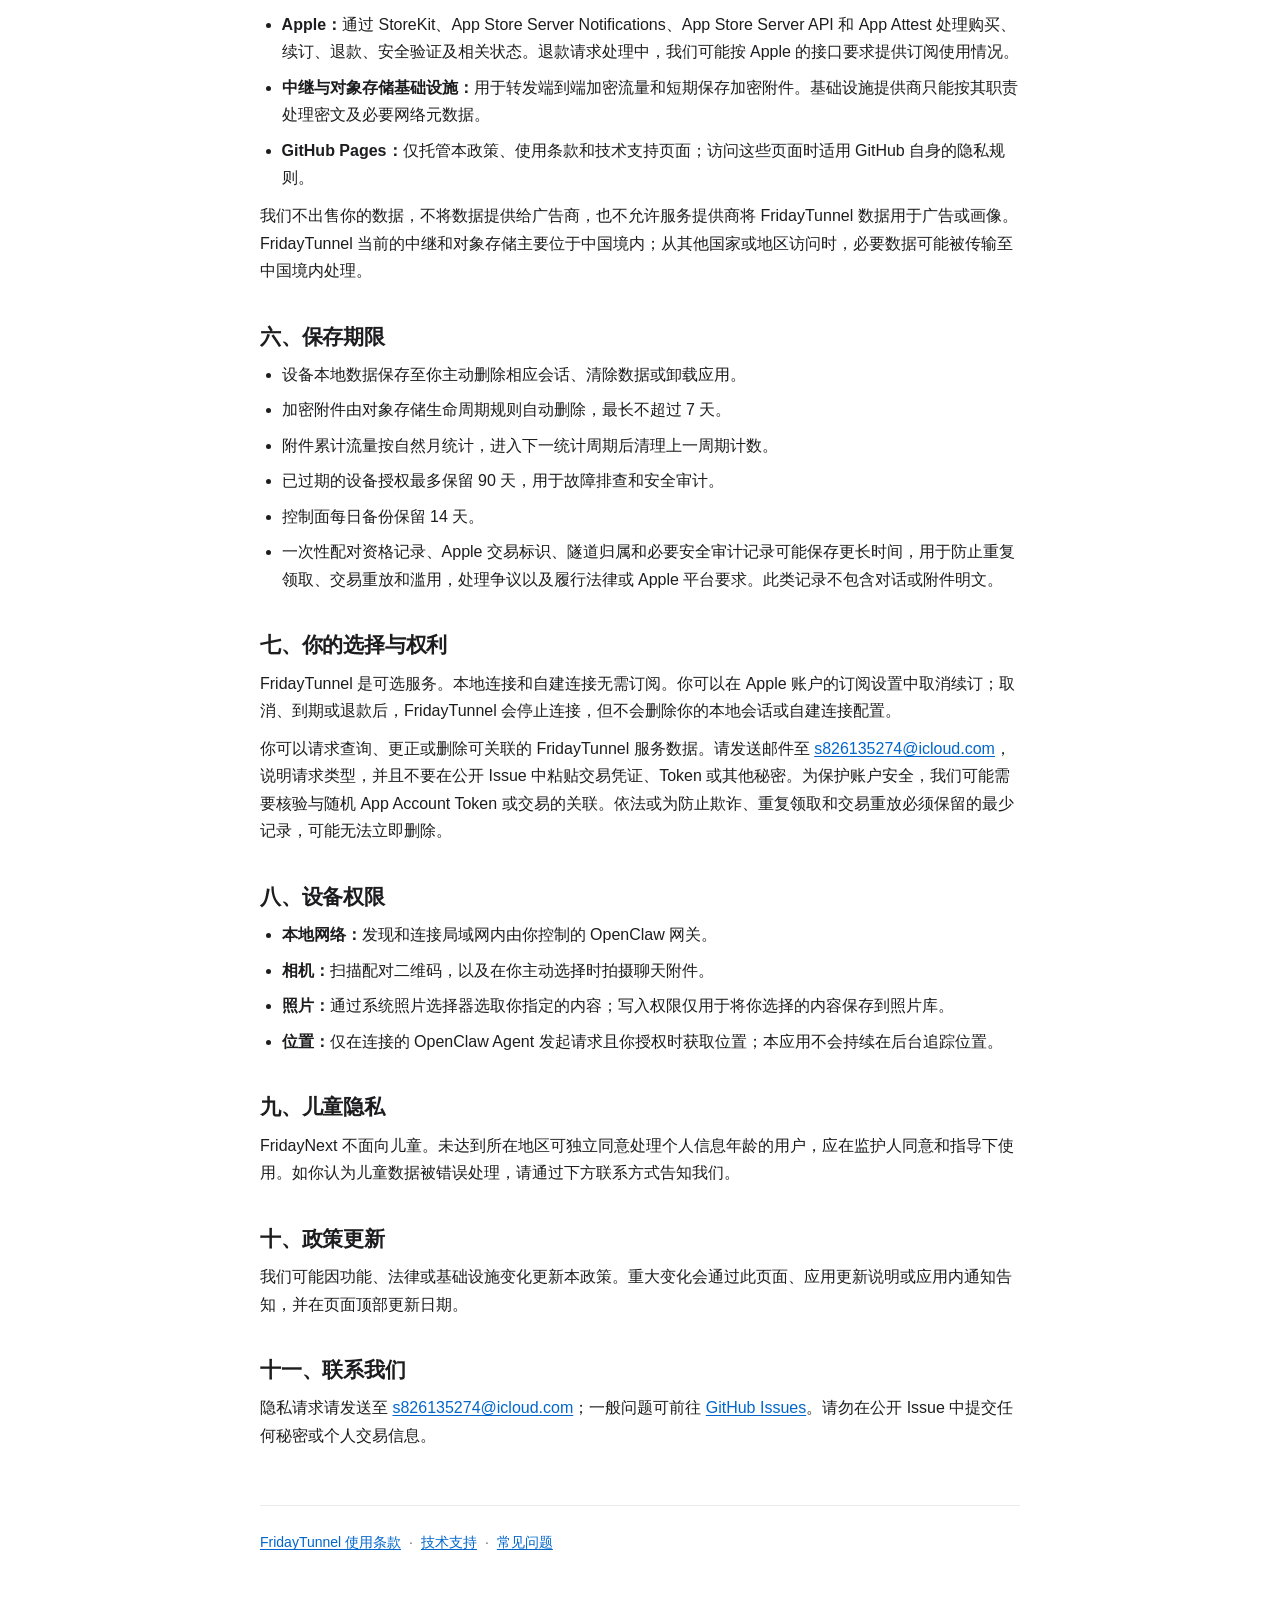
==== commit 37519d0c: "docs: 删除透明度页 页面把威胁模型、残余风险和限额阈值一次性摊开，对普通用户价值有限， 却给有心人省了侦察工夫——比如「首次配对是唯一信任窗口」「运营方是 个人、没有值班团队」这类，写出来是坦诚" ====
--- a/index.html
+++ b/index.html
@@ -14,7 +14,6 @@
       <a class="current" href="./">隐私政策</a>
       <a href="./terms.html">使用条款</a>
       <a href="./support.html">技术支持</a>
-      <a href="./transparency.html">透明度</a>
       <a href="./faq.html">常见问题</a>
     </nav>
 
@@ -96,8 +95,6 @@
       <span>·</span>
       <a href="./support.html">技术支持</a>
       <span>·</span>
-      <a href="./transparency.html">透明度</a>
-      <span>·</span>
       <a href="./faq.html">常见问题</a>
     </footer>
   </main>
